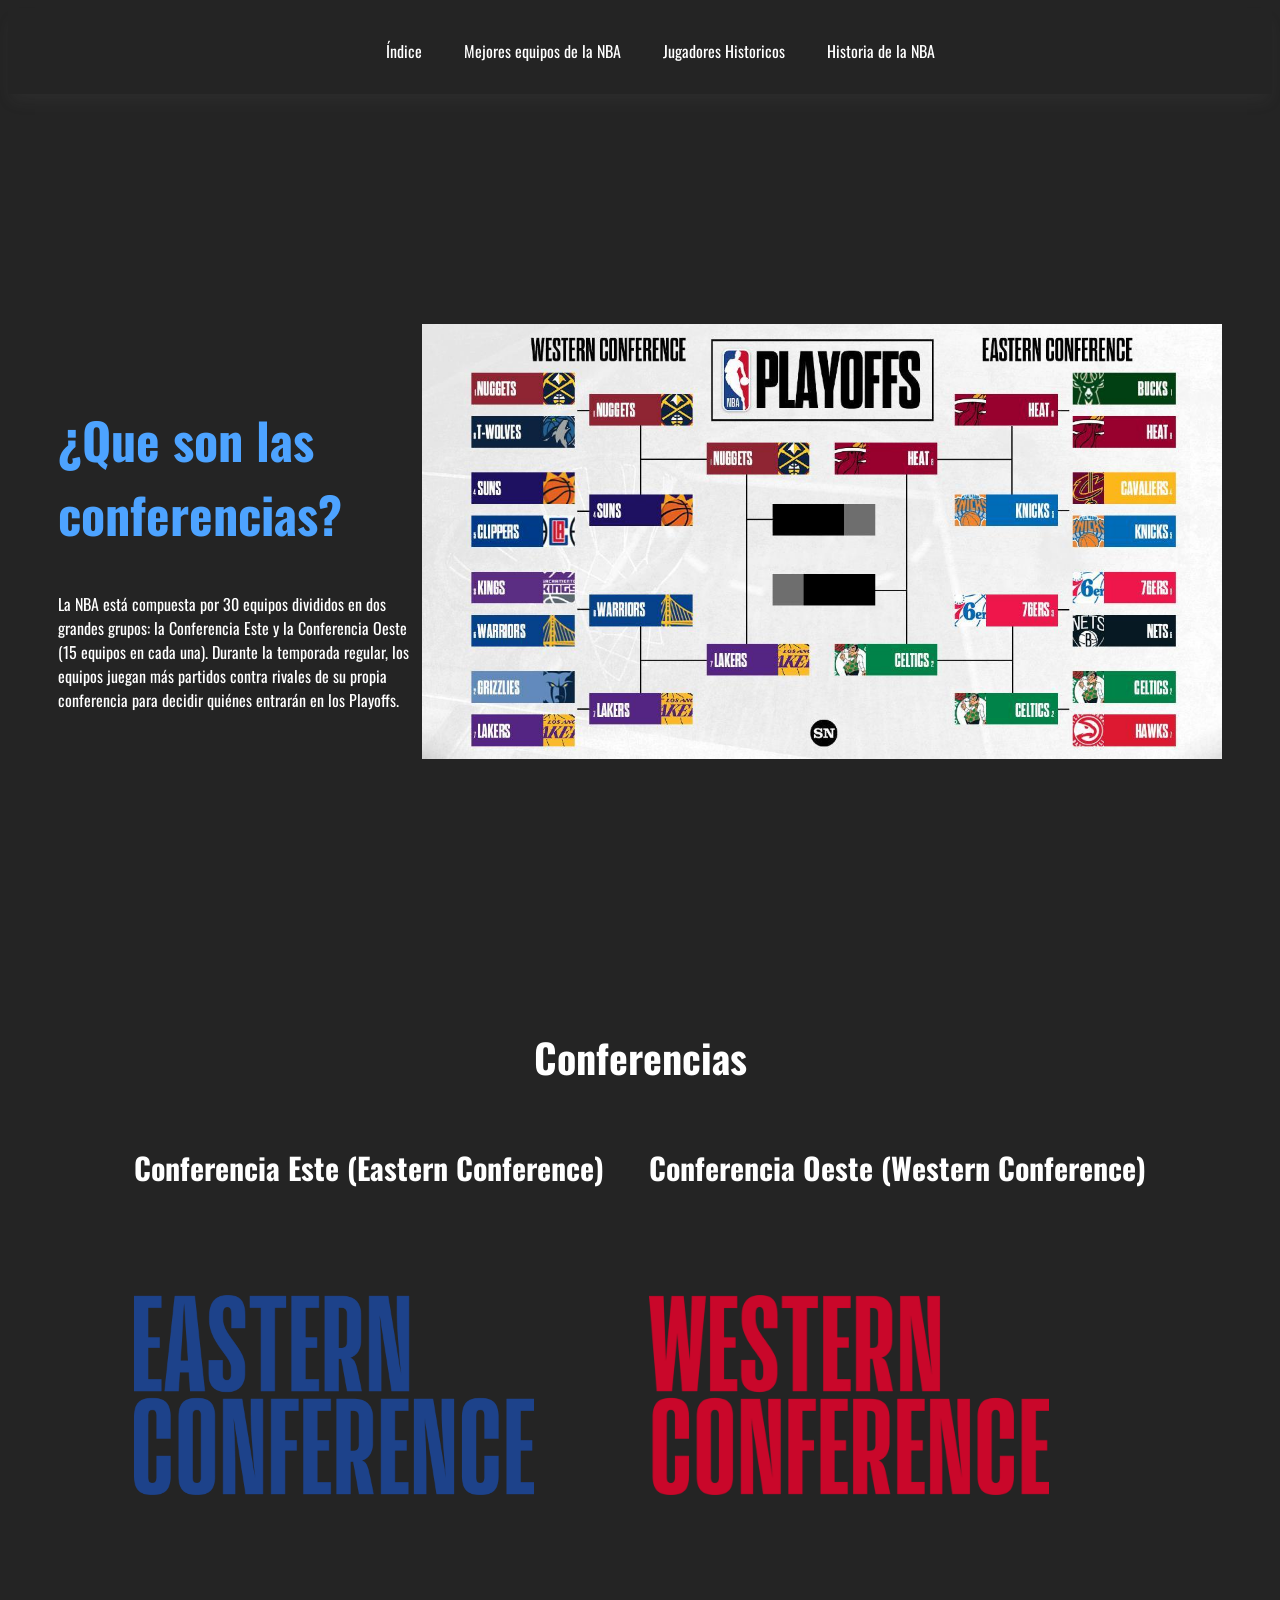
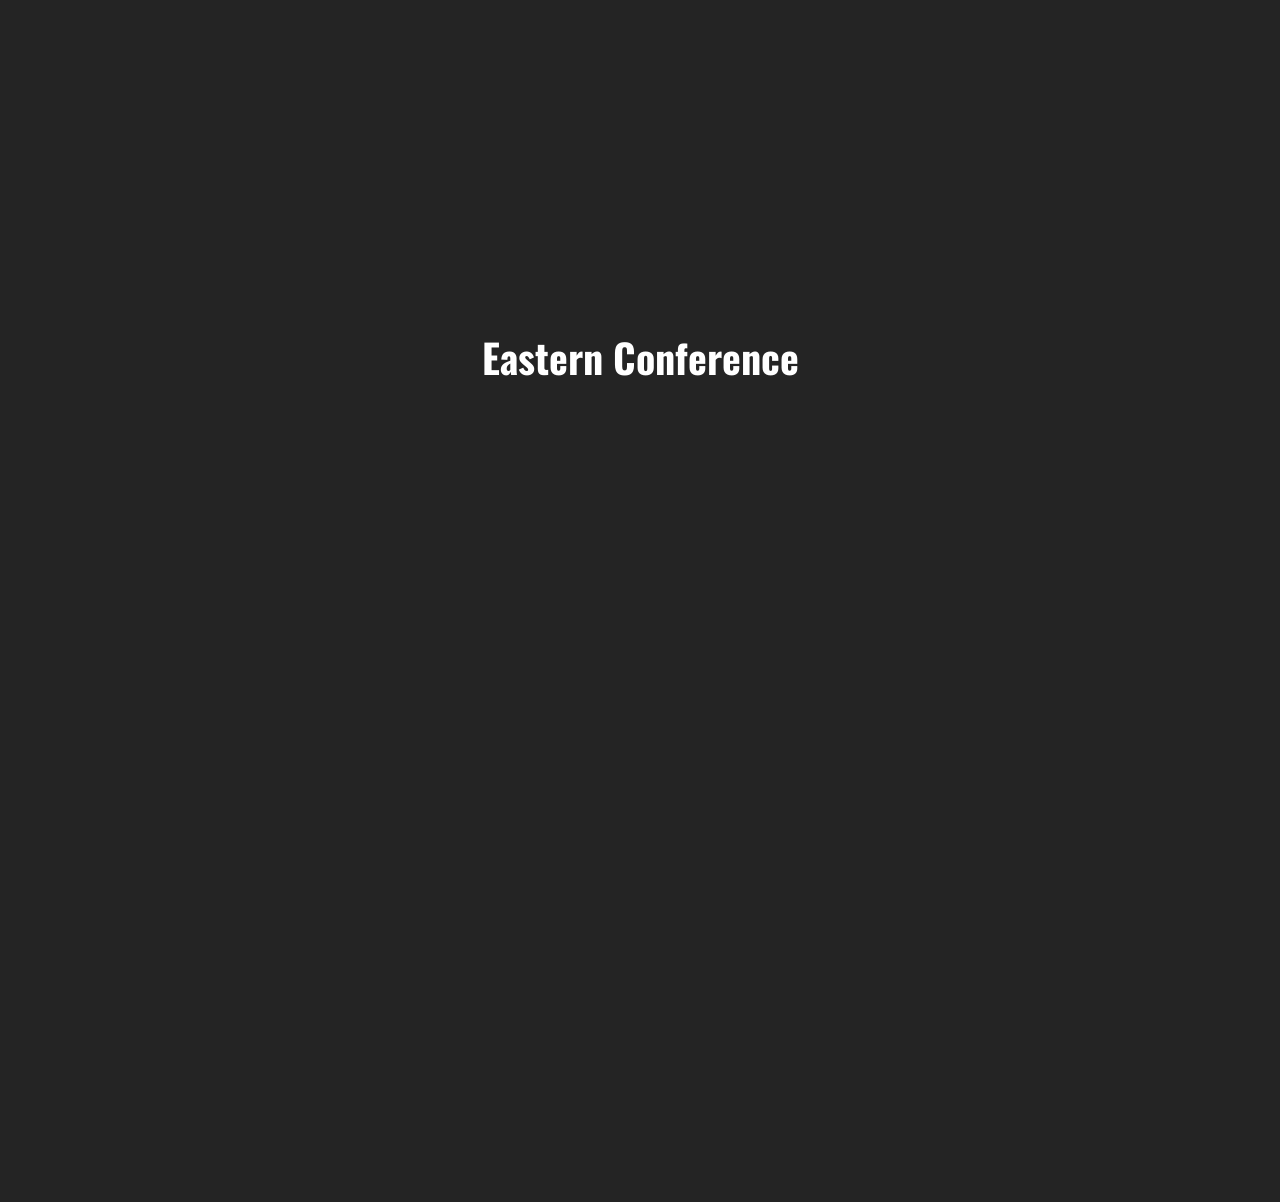
==== conferencias.html @ 6c8d0daf "Trabajo del día" ====
<!DOCTYPE html>
<html lang="en">
<head>
    <meta charset="UTF-8">
    <meta http-equiv="X-UA-Compatible" content="IE=edge">
    <meta name="viewport" content="width=device-width, initial-scale=1.0">
    <link rel="stylesheet" href="/css_scss/styles.css">
    <link href="https://fonts.googleapis.com/css2?family=Oswald:wght@700&family=Inter:wght@400;600&display=swap" rel="stylesheet">
    <title>NBA Web</title>
</head>
<body>
    <nav>
        <ul class="nav-ul">
            <li class="nav-li"><a href="/" class="nav-a">Índice</a></li>
            <li class="nav-li"><a href="/equipos.html" class="nav-a">Mejores equipos de la NBA</a></li>
            <li class="nav-li"><a href="#" class="nav-a">Jugadores Historicos</a></li>
            <li class="nav-li"><a href="#" class="nav-a">Historia de la NBA</a></li>
        </ul>
    </nav>

    <section style="display: flex;justify-content: space-between;align-items: center; margin-left: 50px; margin-right: 50px;">
        <div style="max-width: 600px;">
            <h1 class="titulo-h1">¿Que son las conferencias?</h2>

            <p>La NBA está compuesta por 30 equipos divididos en dos grandes grupos: la Conferencia Este y la Conferencia Oeste (15 equipos en cada una). Durante la temporada regular, los equipos juegan más partidos contra rivales de su propia conferencia para decidir quiénes entrarán en los Playoffs.</p>
        </div>

        <div>
            <img src="assets/img/conference-copa.jpg" alt="conference-copa.jpg" width="800px">
        </div>

    </section>


    <section style="display: flex; flex-direction: column; align-items: center; margin: 0 auto;">
        <h2 class="titulo-h2">Conferencias</h2>

        <div style="display: flex; justify-content: space-between; width: 80%; ">
            <div style="display: flex; flex-direction: column; gap: 5rem;">
                <h2 style="font-size: 30px;">Conferencia Este (Eastern Conference)</h2>
                <a href="#eastern" class="conference" ><img src="assets/img/eastern.png" alt="eastern.png" width="400px" height="200px"></a>
            </div>

            <div style="display: flex; flex-direction: column; gap: 5rem;">
                <h2 style="font-size: 30px;">Conferencia Oeste (Western Conference)</h2>
                <a href="#westearn" class="conference" ><img src="assets/img/western.png" alt="western.png" width="400px" height="200px"></a>
            </div>
        </div>
    </section>

    <section id="eastern" style="display: flex; justify-content: center;">

        <h2 class="titulo-h2">Eastern Conference</h2>

        <div>
            <p></p>
        </div>

    </section>
    
</body>
</html>
---- css_scss/styles.css ----
body,html {
    background-color: #242424;
    font-family: 'Oswald';
    color: white;
    scroll-behavior: smooth !important;

}

.titulo-h1 {
    color: #4DA3FF;
    font-size: 50px;
}

.titulo-h2{
    font-size: 40px;
}

.titulo-h3{
    font-size: 30px;
}

.lista-indice{
    font-size: 25px;
}

.li-lista-indice{
   padding: 20px;
   transition: all 0.3s ease-in-out;
}

.li-lista-indice:hover{
    box-shadow: 0 0 25px 0px rgba(36, 207, 234, 0.1) ;
    border-radius: 100px;
    transform: scale(1.1);

}

.titulo-2{
    font-size: 60px;

}

nav{
    padding: 10px; 
    box-shadow:  0 10px 15px -3px rgba(119, 119, 119, 0.1);
}

.nav-ul{
    display: flex; 
    gap: 2rem; 
    list-style-type: none; 
    justify-content: center;
}

.nav-li{
    padding: 5px;
    border-radius: 10px;
    transition: all 0.3s ease-in-out;
}

.nav-li:hover{
    transform: scale(1.1);
}

.nav-a{
    text-decoration: none;
    color: white;
}


.a-img {
    transition: all 0.3s ease-in-out;
}

.a-img:hover{
    transform: scale(0.9);
}


section{
    scroll-snap-align: start;
    min-height: 100vh;
}


.conference {
    transition: all 0.3s ease-in-out;
}

.conference:hover {
    transform: scale(1.1);
}
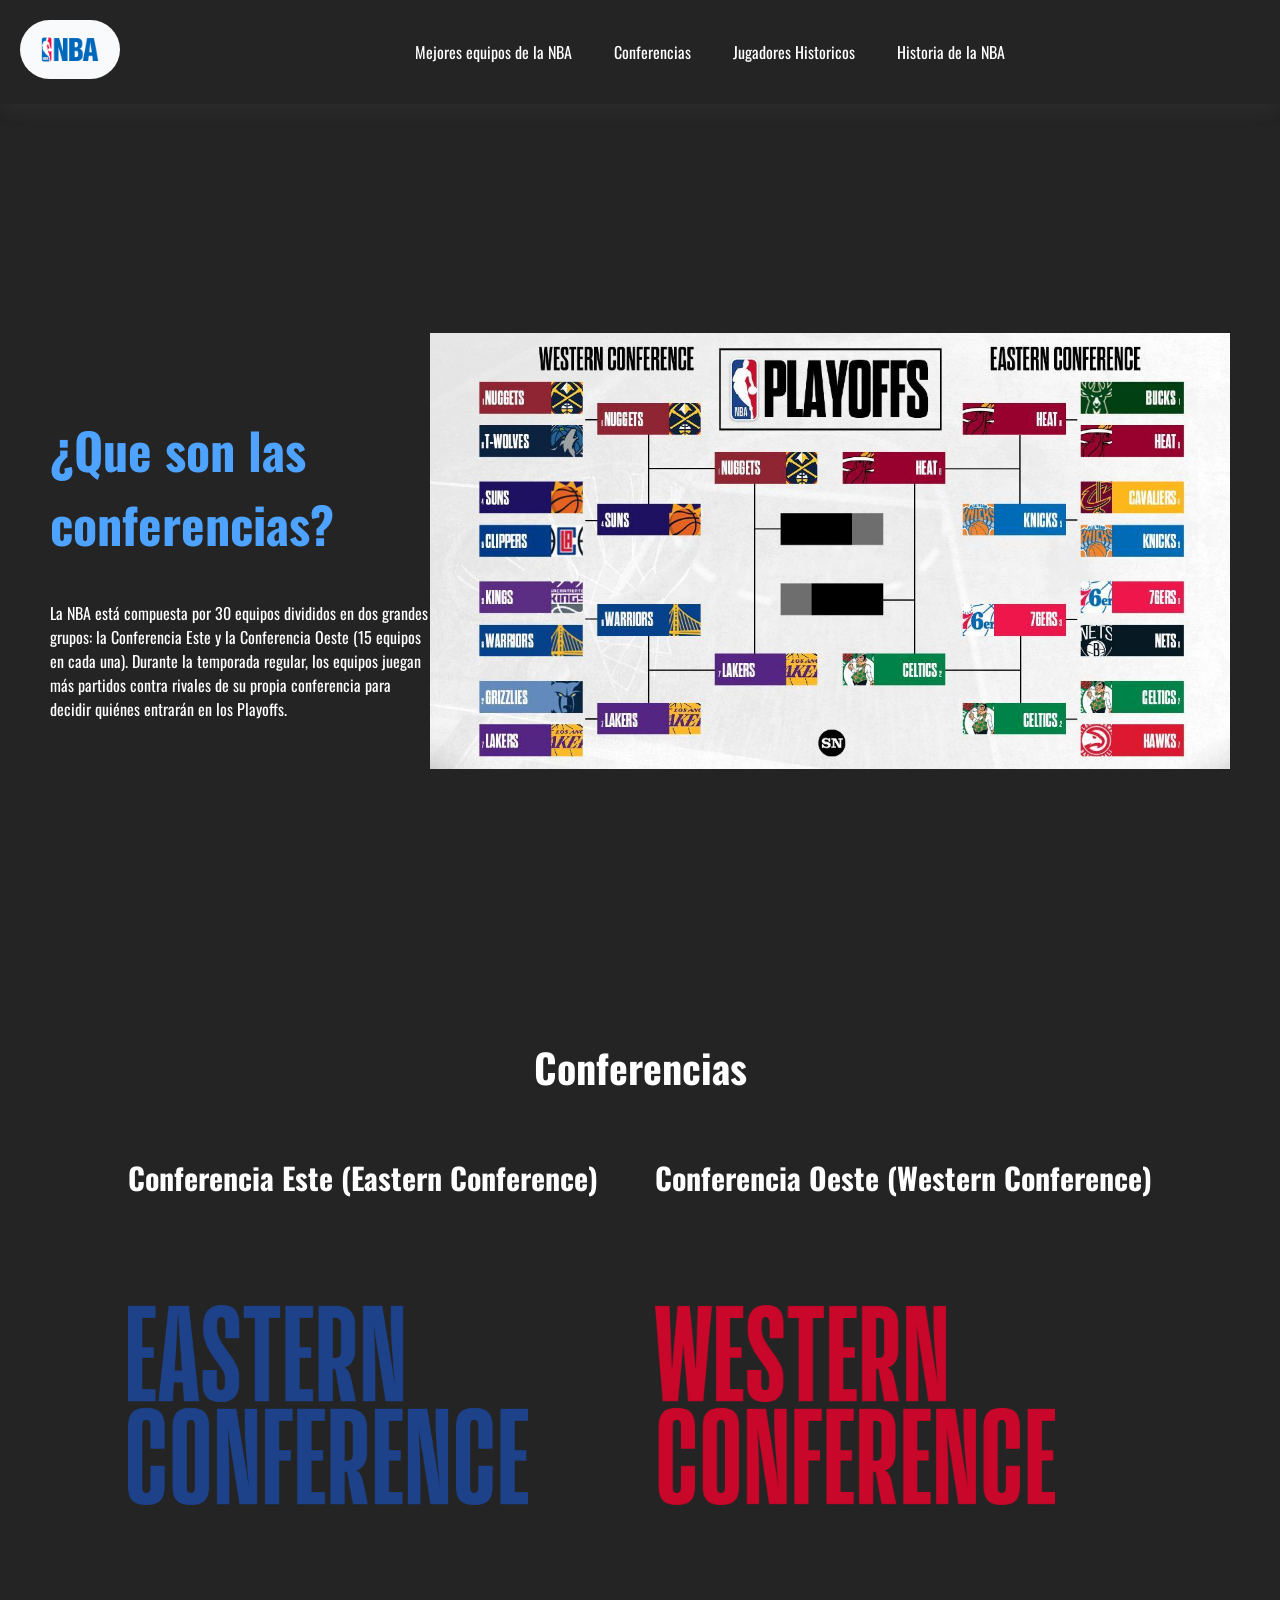
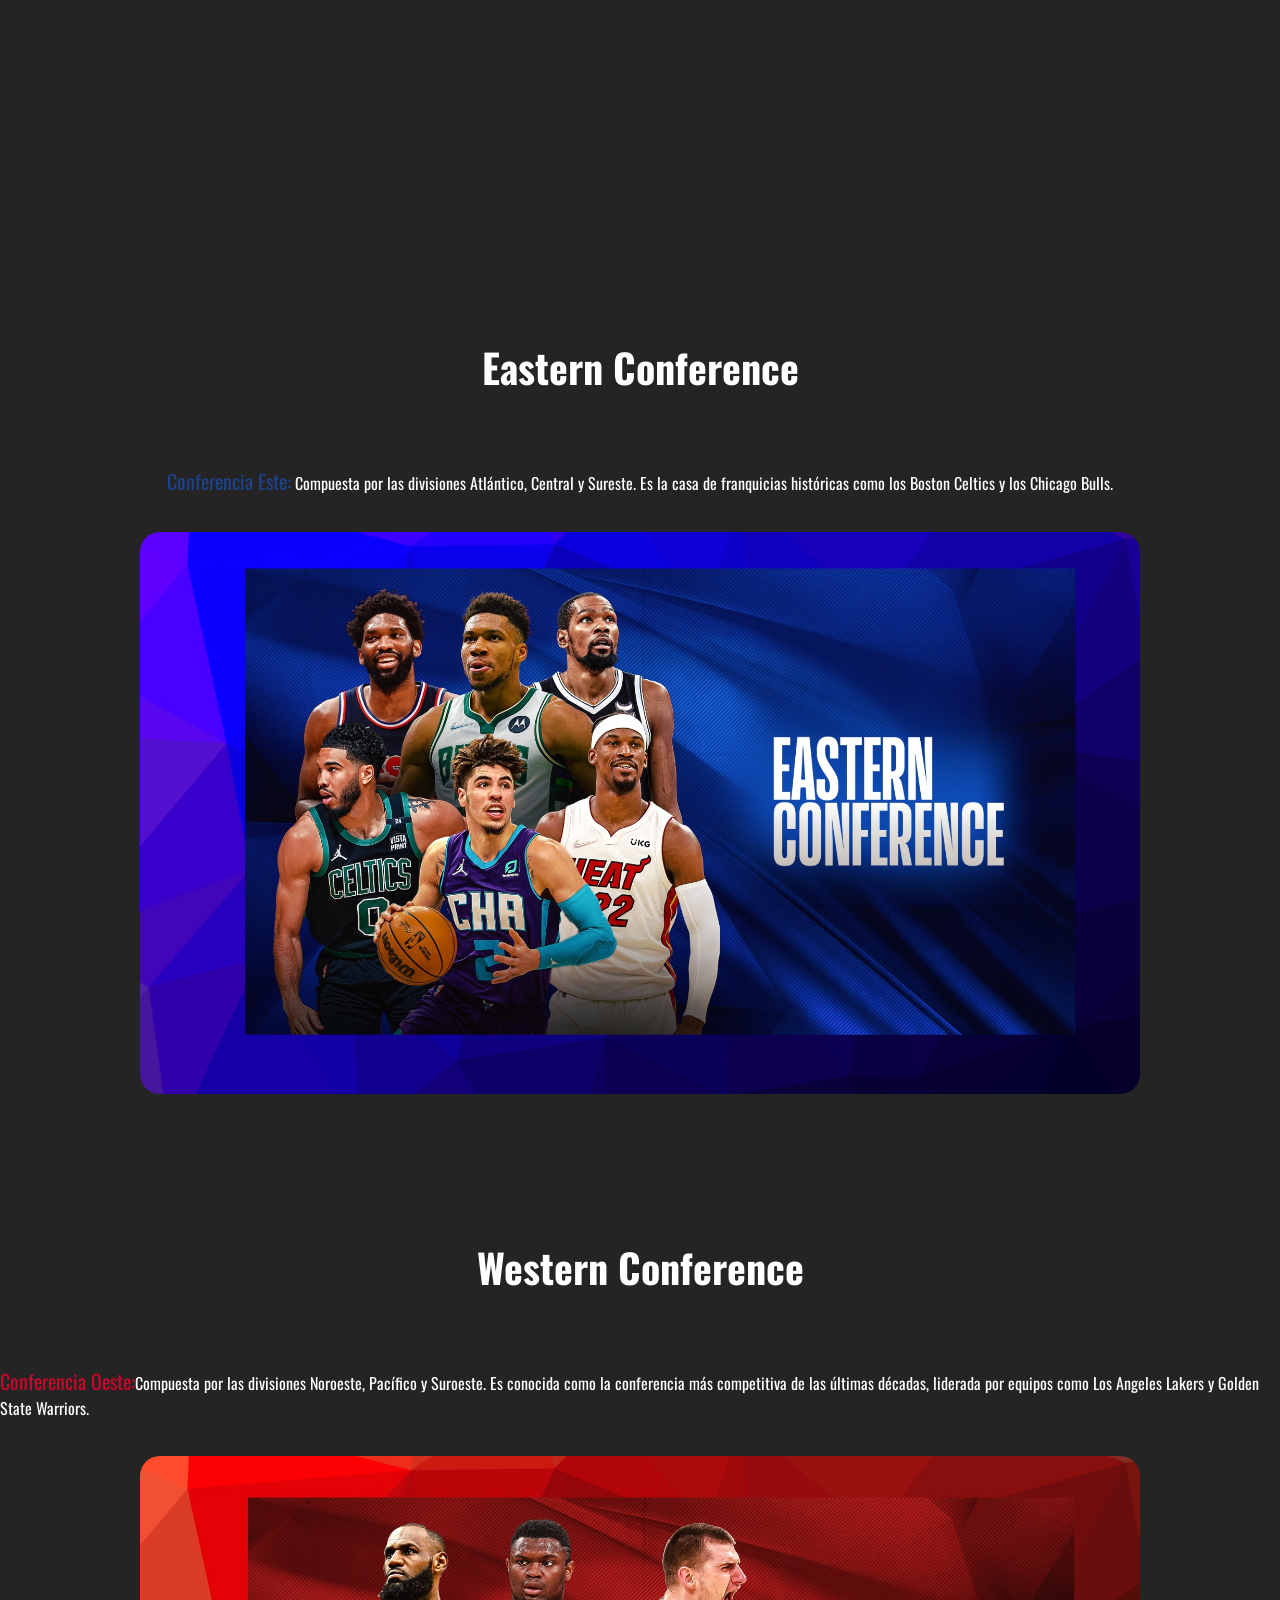
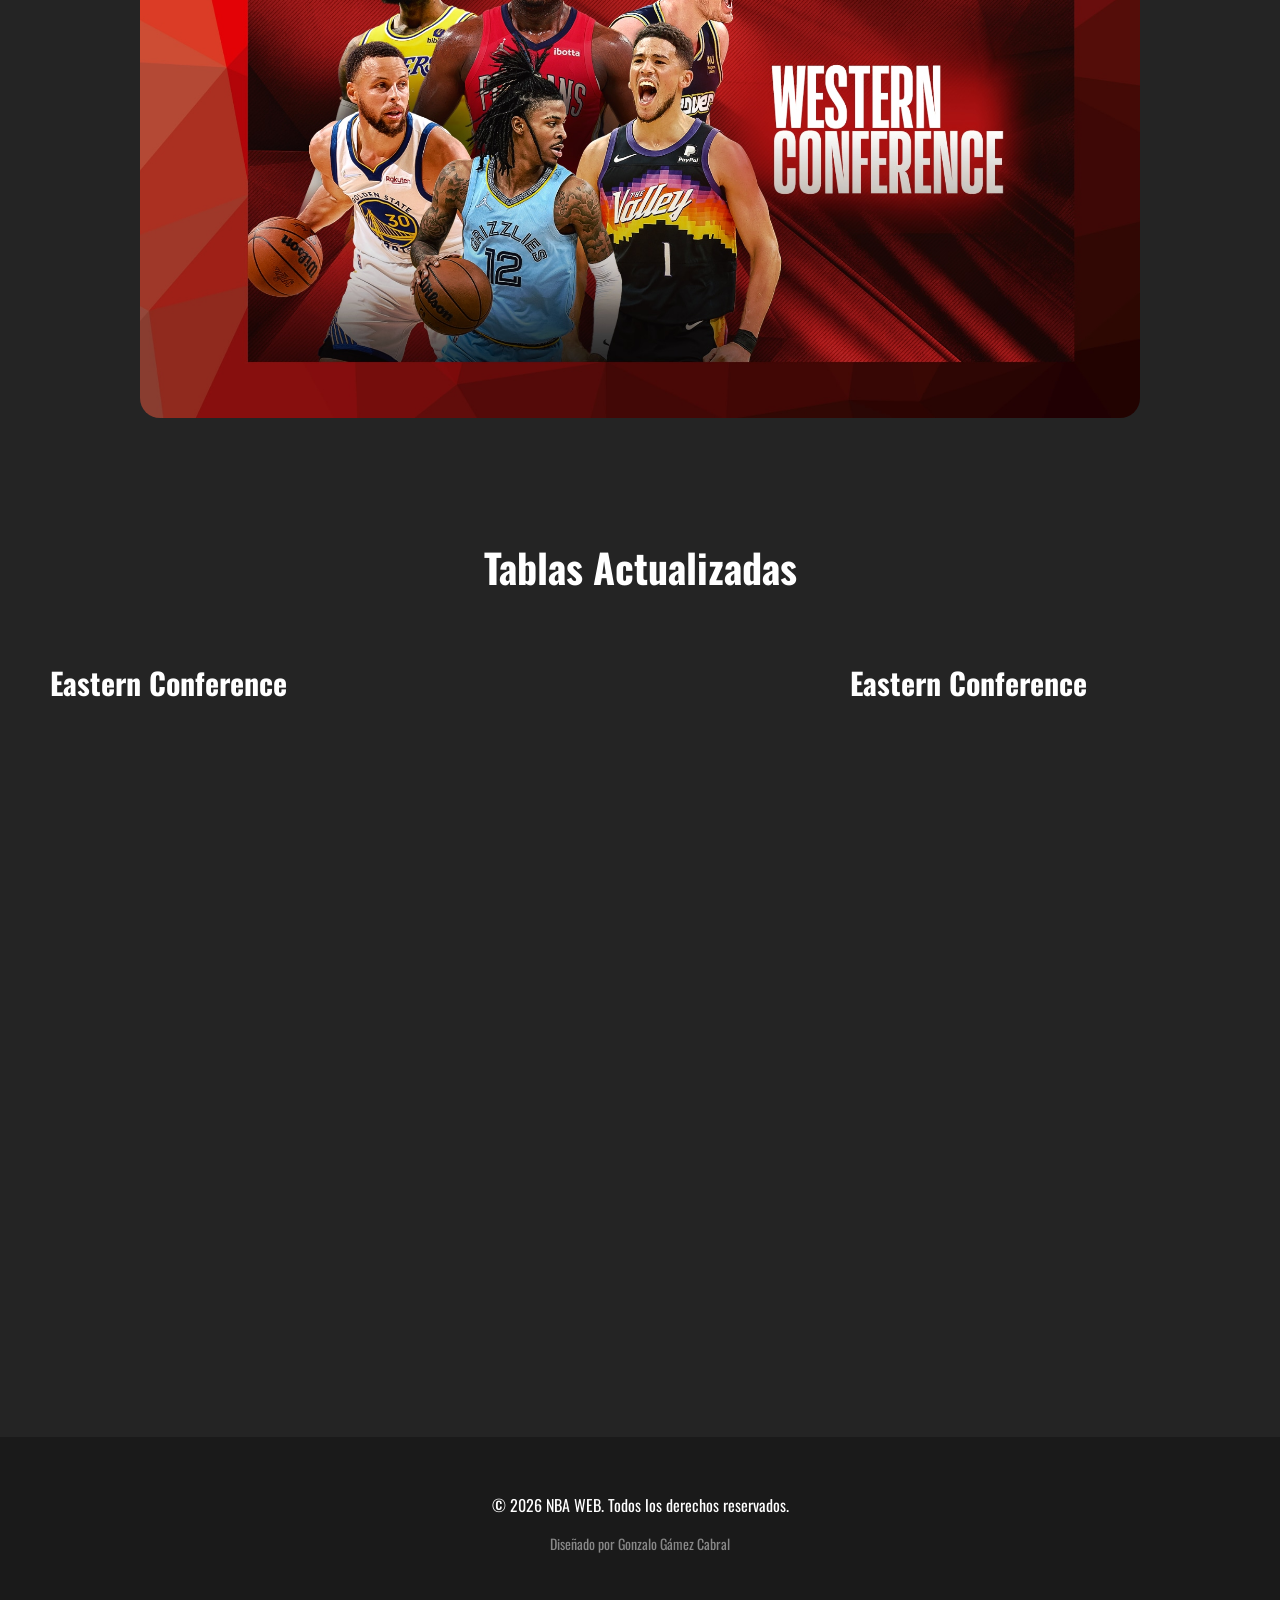
==== commit ced25275: "trabajo 29/01" ====
--- a/conferencias.html
+++ b/conferencias.html
@@ -7,14 +7,27 @@
     <link rel="stylesheet" href="/css_scss/styles.css">
     <link href="https://fonts.googleapis.com/css2?family=Oswald:wght@700&family=Inter:wght@400;600&display=swap" rel="stylesheet">
     <title>NBA Web</title>
+
+    <style>
+        body {
+            margin: 0;
+            padding: 0;
+            }
+    </style>
 </head>
 <body>
-    <nav>
+    
+    <nav style="display: flex; padding: 20px;">
+        
+        <div style="justify-content: start;">
+            <a href="/"><img src="assets/img/nba-logo.png" alt="nba-logo.png" width="100px" style="border-radius: 100px;"></a>
+        </div>
+
         <ul class="nav-ul">
-            <li class="nav-li"><a href="/" class="nav-a">Índice</a></li>
             <li class="nav-li"><a href="/equipos.html" class="nav-a">Mejores equipos de la NBA</a></li>
-            <li class="nav-li"><a href="#" class="nav-a">Jugadores Historicos</a></li>
-            <li class="nav-li"><a href="#" class="nav-a">Historia de la NBA</a></li>
+            <li class="nav-li"><a href="/conferencias.html" class="nav-a">Conferencias</a></li>
+            <li class="nav-li"><a href="/jugadores.html" class="nav-a">Jugadores Historicos</a></li>
+            <li class="nav-li"><a href="/historia.html" class="nav-a">Historia de la NBA</a></li>
         </ul>
     </nav>
 
@@ -48,15 +61,48 @@
         </div>
     </section>
 
-    <section id="eastern" style="display: flex; justify-content: center;">
+    <section id="eastern" style="display: flex; flex-direction: column; align-items: center; gap: 20px;">
 
         <h2 class="titulo-h2">Eastern Conference</h2>
+        <p><span style="color: #1d428a; font-size: 20px;">Conferencia Este:</span> Compuesta por las divisiones Atlántico, Central y Sureste. Es la casa de franquicias históricas como los Boston Celtics y los Chicago Bulls.</p>
+        <img src="assets/img/eastern-foto.jpg" alt="eastern-foto.jpg" width="1000px" style="border-radius: 20px;">
 
-        <div>
-            <p></p>
+    </section>
+
+    
+    <section id="western" style="display: flex; flex-direction: column; align-items: center; gap: 20px;">
+
+        <h2 class="titulo-h2">Western Conference</h2>
+        <p><span style="color: #c9072a; font-size: 20px;">Conferencia Oeste:</span>Compuesta por las divisiones Noroeste, Pacífico y Suroeste. Es conocida como la conferencia más competitiva de las últimas décadas, liderada por equipos como Los Angeles Lakers y Golden State Warriors.</p>
+        <img src="assets/img/Western-foto.jpg" alt="Western-foto.jpg" width="1000px" style="border-radius: 20px;">
+
+    </section>
+    
+    <section>
+        
+        <h2 class="titulo-h2" style="display: flex; justify-content: center;">Tablas Actualizadas</h2>
+        
+        <div style="display: flex; justify-content: space-between; margin-right: 50px;margin-left: 50px;">
+            <div style="justify-items: center;">
+                <h3 class="titulo-h3">Eastern Conference</h3>
+                <iframe src="https://widgets.sofascore.com/es-ES/embed/tournament/177/season/80229/standings/NBA%20Eastern%20Conference?widgetTitle=NBA%20Eastern%20Conference&showCompetitionLogo=true" style="height: 600px; width: 800px; "; frameborder="0" scrolling="yes"></iframe>
+                <div style="font-size:12px;font-family:Arial,sans-serif;text-align:left"></div>
+            </div>
+
+            <div style="justify-items: center;">
+                <h3 class="titulo-h3">Eastern Conference</h3>
+                <iframe src="https://widgets.sofascore.com/es-ES/embed/tournament/177/season/80229/standings/NBA%20Western%20Conference?widgetTitle=NBA%20Western%20Conference&showCompetitionLogo=true" style="height: 600px; width: 800px;"; frameborder="0" scrolling="no"></iframe>
+                <div style="font-size:12px;font-family:Arial,sans-serif;text-align:left">
+            </div>
         </div>
 
     </section>
-    
+
+
+    <footer style="background-color: #1a1a1a; color: #ffffff; padding: 40px 20px; text-align: center;">
+            <p style=" font-size: 16px;">© 2026 NBA WEB. Todos los derechos reservados.</p>
+            <p style="font-size: 14px; color: #888;">Diseñado por Gonzalo Gámez Cabral</p>
+    </footer>
+
 </body>
 </html>
--- a/css_scss/styles.css
+++ b/css_scss/styles.css
@@ -35,10 +35,6 @@
 
 }
 
-.titulo-2{
-    font-size: 60px;
-
-}
 
 nav{
     padding: 10px; 
@@ -46,7 +42,9 @@
 }
 
 .nav-ul{
-    display: flex; 
+    display: flex;
+    align-items: center;
+    margin: 0 auto;
     gap: 2rem; 
     list-style-type: none; 
     justify-content: center;
